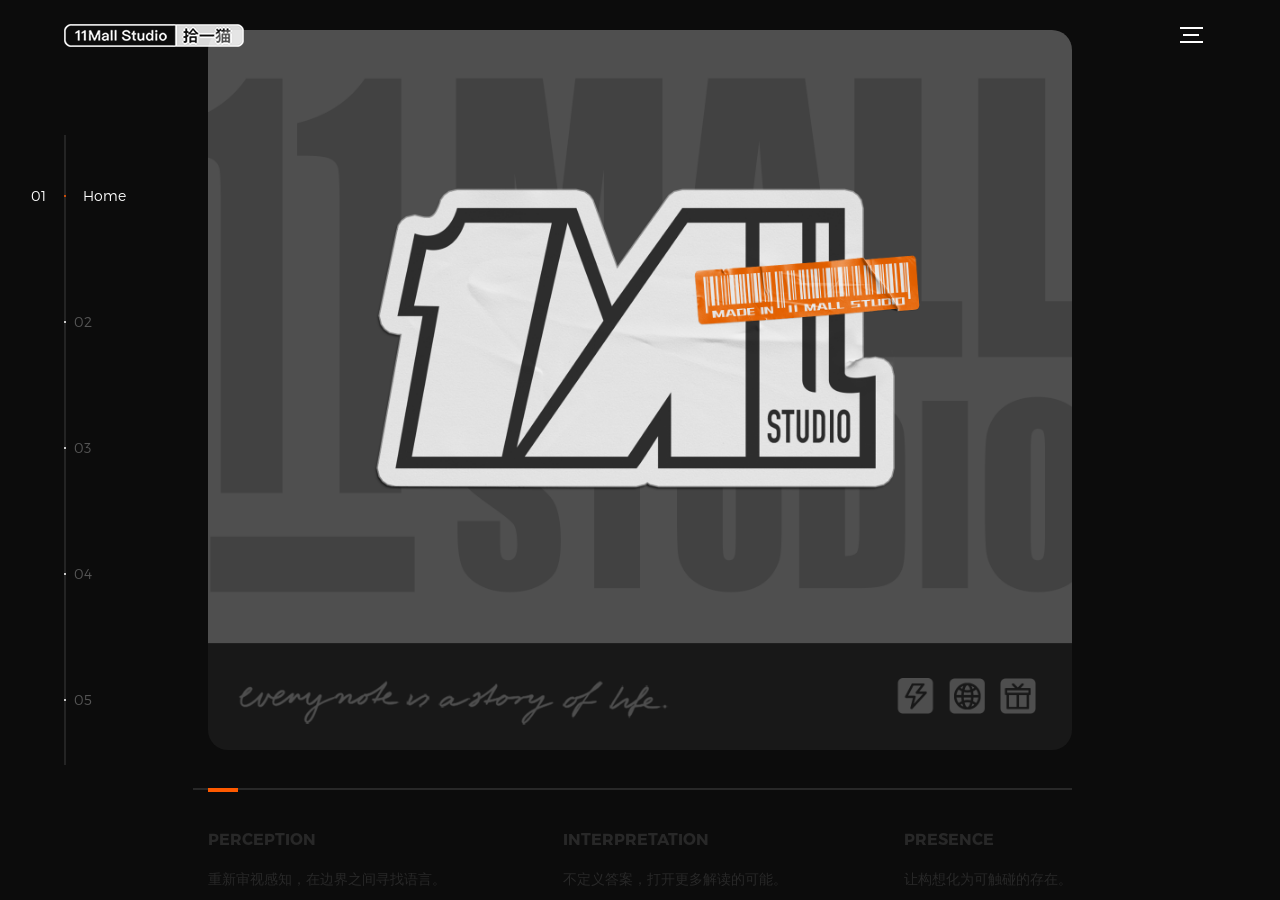
==== index.html @ 123e3b18 "Add files via upload" ====
<!DOCTYPE html>
<html lang="en">
<head>
<title>11Mall Studio · 拾一猫工作室</title>
<meta charset="utf-8">
<meta name="viewport" content="width=device-width, initial-scale=1">
<meta http-equiv="X-UA-Compatible" content="IE=edge">
<meta name="description" content="HTML5 website template">
<meta name="keywords" content="">
<meta name="author" content="">
<link rel="stylesheet" href="assets/css/main.css">
</head>
<body>

<!-- 移动端横屏提示模块 -->
<div class="device-notification">
  <a class="device-notification--logo" href="#0">
    <img src="assets/img/logo.png" alt="logo">
  </a>
  <p class="device-notification--message">11Mall Studio has so much to offer that we must request you orient your device to portrait or find a larger screen. You won't be disappointed.</p>
  <p class="device-notification--message">请切换竖屏浏览，以获得最佳体验！</p>
</div>

<div class="perspective effect-rotate-left">
  <div class="container"><div class="outer-nav--return"></div>
    <div id="viewport" class="l-viewport">
      <div class="l-wrapper">
        <!-- 页面头部：Logo + 按钮 + 移动端菜单开关 -->
        <header class="header">
          <a class="header--logo" href="#0">
            <img src="assets/img/logo.png" alt="logo">
          </a>
          <button class="header--cta cta">Custom Designed</button>
          <div class="header--nav-toggle">
            <span></span>
          </div>
        </header>

        <!-- 左侧侧边导航 -->
        <nav class="l-side-nav">
          <ul class="side-nav">
            <li class="is-active"><span>Home</span></li>
            <li><span>Works</span></li>
            <li><span>About</span></li>
            <li><span>Contact</span></li>
            <li><span>Hire us</span></li>
          </ul>
        </nav>

        <!-- 主内容区域，多页面滑动切换 -->
        <ul class="l-main-content main-content">
          <!-- ========== 首页 Home ========== -->
          <li class="l-section section section--is-active">
            <div class="intro">
              <div class="intro--banner">
                <img src="assets/img/about-us.png" alt="Welcome">
              </div>
              <div class="intro--options">
                <!-- 三栏文字链接 -->
                <a href="#0">
                  <h3>Perception</h3>
                  <p>重新审视感知，在边界之间寻找语言。</p>
                </a>
                <a href="#0">
                  <h3>Interpretation</h3>
                  <p>不定义答案，打开更多解读的可能。</p>
                </a>
                <a href="#0">
                  <h3>Presence</h3>
                  <p>让构想化为可触碰的存在。</p>
                </a>
              </div>
            </div>
          </li>

          <!-- ========== Works 作品页 ========== -->
          <li class="l-section section">
            <div class="work">
              <h2>在售商品</h2>
              <div class="work--lockup">
                <ul class="slider">
                  <li class="slider--item slider--item-left">
                    <a href="#0">
                      <div class="slider--item-image">
                        <img src="assets/img/sku/SKU-pack2.png" alt="SKU-1">
                      </div>
                      <p class="slider--item-title">【定制】迷你专辑 塑封版</p>
                      <p class="slider--item-description">质感通透，支持个性化定制，带挂孔可挂饰，轻触NFC播放歌曲。</p>
                    </a>
                  </li>
                  <li class="slider--item slider--item-center">
                    <a href="#0">
                      <div class="slider--item-image">
                        <img src="assets/img/sku/SKU-pack1.png" alt="SKU-0">
                      </div>
                      <p class="slider--item-title">【定制】迷你专辑</p>
                      <p class="slider--item-description">质感通透，支持个性化定制，带挂孔可挂饰，轻触NFC播放歌曲。</p>
                    </a>
                  </li>
                  <li class="slider--item slider--item-right">
                    <a href="#0">
                      <div class="slider--item-image">
                        <img src="assets/img/sku/SKU-stgj1.png" alt="SKU-2">
                      </div>
                      <p class="slider--item-title">【IU】迷你专辑 塑封版</p>
                      <p class="slider--item-description">经典1:1复刻，塑封包装亦可收藏送礼，内置NFC可轻触播放歌曲。</p>
                    </a>
                  </li>
                </ul>
                <div class="slider--prev">
                  <svg version="1.1" id="Layer_1" xmlns="http://www.w3.org/2000/svg" xmlns:xlink="http://www.w3.org/1999/xlink" x="0px" y="0px"
                  viewBox="0 0 150 118" style="enable-background:new 0 0 150 118;" xml:space="preserve">
                  <g transform="translate(0.000000,118.000000) scale(0.100000,-0.100000)">
                    <path d="M561,1169C525,1155,10,640,3,612c-3-13,1-36,8-52c8-15,134-145,281-289C527,41,562,10,590,10c22,0,41,9,61,29
                    c55,55,49,64-163,278L296,510h575c564,0,576,0,597,20c46,43,37,109-18,137c-19,10-159,13-590,13l-565,1l182,180
                    c101,99,187,188,193,199c16,30,12,57-12,84C631,1174,595,1183,561,1169z"/>
                  </g>
                  </svg>
                </div>
                <div class="slider--next">
                  <svg version="1.1" id="Layer_1" xmlns="http://www.w3.org/2000/svg" xmlns:xlink="http://www.w3.org/1999/xlink" x="0px" y="0px" viewBox="0 0 150 118" style="enable-background:new 0 0 150 118;" xml:space="preserve">
                  <g transform="translate(0.000000,118.000000) scale(0.100000,-0.100000)">
                    <path d="M870,1167c-34-17-55-57-46-90c3-15,81-100,194-211l187-185l-565-1c-431,0-571-3-590-13c-55-28-64-94-18-137c21-20,33-20,597-20h575l-192-193C800,103,794,94,849,39c20-20,39-29,61-29c28,0,63,30,298,262c147,144,272,271,279,282c30,51,23,60-219,304C947,1180,926,1196,870,1167z"/>
                  </g>
                  </svg>
                </div>
              </div>
            </div>
          </li>

          <!-- ========== About 关于页 ========== -->
          <li class="l-section section">
            <div class="about">
              <div class="about--banner">
                <h2>页面构建中</h2>
                <a href="https://11ms.taobao.com">SHOP
                  <span>
                    <svg version="1.1" id="Layer_1" xmlns="http://www.w3.org/2000/svg" xmlns:xlink="http://www.w3.org/1999/xlink" x="0px" y="0px" viewBox="0 0 150 118" style="enable-background:new 0 0 150 118;" xml:space="preserve">
                    <g transform="translate(0.000000,118.000000) scale(0.100000,-0.100000)">
                      <path d="M870,1167c-34-17-55-57-46-90c3-15,81-100,194-211l187-185l-565-1c-431,0-571-3-590-13c-55-28-64-94-18-137c21-20,33-20,597-20h575l-192-193C800,103,794,94,849,39c20-20,39-29,61-29c28,0,63,30,298,262c147,144,272,271,279,282c30,51,23,60-219,304C947,1180,926,1196,870,1167z"/>
                    </g>
                    </svg>
                  </span>
                </a>
                <img src="assets/img/about-visual.png" alt="About Us">
              </div>
              <div class="about--options">
                <a href="#0">
                  <h3>SKU 1</h3>
                </a>
                <a href="#0">
                  <h3>SKU 2</h3>
                </a>
                <a href="#0">
                  <h3>SKU 3</h3>
                </a>
              </div>
            </div>
          </li>

          <!-- ========== Contact 联系页 ========== -->
          <li class="l-section section">
            <div class="contact">
              <div class="contact--lockup">
                <div class="modal">
                  <div class="modal--information">
                    <p>淘宝：拾一猫来了</p>
                    <a href="">公众号：拾一猫来了</a>
                    <a href="mailto:service@11mallstudio.com">service@11mallstudio.com</a>
                  </div>
                  <ul class="modal--options">
					<li><a href="https://11ms.taobao.com">Taobao</a></li>
					<li><a href="#0">Wechat</a></li>
                    <li><a href="mailto:service@11mallstudio.com">Contact us</a></li>
                  </ul>
                </div>
              </div>
            </div>
          </li>

          <!-- ========== Hire us 委托表单页 ========== -->
          <li class="l-section section">
            <div class="hire">
              <h2>COMING SOON</h2>
				<h2>页面构建中... 敬请期待...</h2>
              <!-- checkout formspree.io for easy form setup >
              <form class="work-request">
                <div class="work-request--options">
                  <span class="options-a">
                    <input id="opt-1" type="checkbox" value="app design">
                    <label for="opt-1">
                      <svg version="1.1" id="Layer_1" xmlns="http://www.w3.org/2000/svg" xmlns:xlink="http://www.w3.org/1999/xlink" x="0px" y="0px"
                      viewBox="0 0 150 111" style="enable-background:new 0 0 150 111;" xml:space="preserve">
                      <g transform="translate(0.000000,111.000000) scale(0.100000,-0.100000)">
                        <path d="M950,705L555,310L360,505C253,612,160,700,155,700c-6,0-44-34-85-75l-75-75l278-278L550-5l475,475c261,261,475,480,475,485c0,13-132,145-145,145C1349,1100,1167,922,950,705z"/>
                      </g>
                      </svg>
                      App Design
                    </label>
                    <input id="opt-2" type="checkbox" value="graphic design">
                    <label for="opt-2">
                      <svg version="1.1" id="Layer_1" xmlns="http://www.w3.org/2000/svg" xmlns:xlink="http://www.w3.org/1999/xlink" x="0px" y="0px"
                      viewBox="0 0 150 111" style="enable-background:new 0 0 150 111;" xml:space="preserve">
                      <g transform="translate(0.000000,111.000000) scale(0.100000,-0.100000)">
                        <path d="M950,705L555,310L360,505C253,612,160,700,155,700c-6,0-44-34-85-75l-75-75l278-278L550-5l475,475c261,261,475,480,475,485c0,13-132,145-145,145C1349,1100,1167,922,950,705z"/>
                      </g>
                      </svg>
                      Graphic Design
                    </label>
                    <input id="opt-3" type="checkbox" value="motion design">
                    <label for="opt-3">
                      <svg version="1.1" id="Layer_1" xmlns="http://www.w3.org/2000/svg" xmlns:xlink="http://www.w3.org/1999/xlink" x="0px" y="0px"
                      viewBox="0 0 150 111" style="enable-background:new 0 0 150 111;" xml:space="preserve">
                      <g transform="translate(0.000000,111.000000) scale(0.100000,-0.100000)">
                        <path d="M950,705L555,310L360,505C253,612,160,700,155,700c-6,0-44-34-85-75l-75-75l278-278L550-5l475,475c261,261,480,480,475,485c0,13-132,145-145,145C1349,1100,1167,922,950,705z"/>
                      </g>
                      </svg>
                      Motion Design
                    </label>
                  </span>
                  <span class="options-b">
                    <input id="opt-4" type="checkbox" value="ux design">
                    <label for="opt-4">
                      <svg version="1.1" id="Layer_1" xmlns="http://www.w3.org/2000/svg" xmlns:xlink="http://www.w3.org/1999/xlink" x="0px" y="0px"
                      viewBox="0 0 150 111" style="enable-background:new 0 0 150 111;" xml:space="preserve">
                      <g transform="translate(0.000000,111.000000) scale(0.100000,-0.100000)">
                        <path d="M950,705L555,310L360,505C253,612,160,700,155,700c-6,0-44-34-85-75l-75-75l278-278L550-5l475,475c261,261,475,480,475,485c0,13-132,145-145,145C1349,1100,1167,922,950,705z"/>
                      </g>
                      </svg>
                      UX Design
                    </label>
                    <input id="opt-5" type="checkbox" value="webdesign">
                    <label for="opt-5">
                      <svg version="1.1" id="Layer_1" xmlns="http://www.w3.org/2000/svg" xmlns:xlink="http://www.w3.org/1999/xlink" x="0px" y="0px"
                      viewBox="0 0 150 111" style="enable-background:new 0 0 150 111;" xml:space="preserve">
                      <g transform="translate(0.000000,111.000000) scale(0.100000,-0.100000)">
                        <path d="M950,705L555,310L360,505C253,612,160,700,155,700c-6,0-44-34-85-75l-75-75l278-278L550-5l475,475c261,261,475,480,475,485c0,13-132,145-145,145C1349,1100,1167,922,950,705z"/>
                      </g>
                      </svg>
                      Webdesign
                    </label>
                    <input id="opt-6" type="checkbox" value="marketing">
                    <label for="opt-6">
                      <svg version="1.1" id="Layer_1" xmlns="http://www.w3.org/2000/svg" xmlns:xlink="http://www.w3.org/1999/xlink" x="0px" y="0px"
                      viewBox="0 0 150 111" style="enable-background:new 0 0 150 111;" xml:space="preserve">
                      <g transform="translate(0.000000,111.000000) scale(0.100000,-0.100000)">
                        <path d="M950,705L555,310L360,505C253,612,160,700,155,700c-6,0-44-34-85-75l-75-75l278-278L550-5l475,475c261,261,475,480,475,485c0,13-132,145-145,145C1349,1100,1167,922,950,705z"/>
                      </g>
                      </svg>
                      Marketing
                    </label>
                  </span>
                </div>
                <div class="work-request--information">
                  <div class="information-name">
                    <input id="name" type="text" spellcheck="false">
                    <label for="name">Name</label>
                  </div>
                  <div class="information-email">
                    <input id="email" type="email" spellcheck="false">
                    <label for="email">Email</label>
                  </div>
                </div >
                <input type="submit" value="Send Request" -->
              </form>
            </div>
          </li>
        </ul>
      </div>
    </div>
  </div>
  <!-- 底部外侧导航 -->
  <ul class="outer-nav">
    <li class="is-active">Home</li>
    <li>Works</li>
    <li>About</li>
    <li>Contact</li>
    <li>Hire us</li>
  </ul>
</div>

<!-- JS脚本 -->
<script src="assets/js/vendor/jquery-2.2.4.min.js"></script>
<script>window.jQuery || document.write('<script src="assets/js/vendor/jquery-2.2.4.min.js"><\/script>')</script>
<script src="assets/js/functions-min.js"></script>
</body>
</html>
---- assets/css/main.css ----
/* =============================================
   字体引入：Montserrat 字重 900/700/400/300
   ============================================= */
@font-face {
    font-family: 'Montserrat';
    src: url("fonts/Montserrat-Black.eot");
    src: local("☺"),
        url("fonts/Montserrat-Black.woff") format("woff"),
        url("fonts/Montserrat-Black.ttf") format("truetype"),
        url("fonts/Montserrat-Black.svg") format("svg");
    font-weight: 900;
    font-style: normal;
}
@font-face {
    font-family: 'Montserrat';
    src: url("fonts/Montserrat-Bold.eot");
    src: local("☺"),
        url("fonts/Montserrat-Bold.woff") format("woff"),
        url("fonts/Montserrat-Bold.ttf") format("truetype"),
        url("fonts/Montserrat-Bold.svg") format("svg");
    font-weight: 700;
    font-style: normal;
}
@font-face {
    font-family: 'Montserrat';
    src: url("fonts/Montserrat-Regular.eot");
    src: local("☺"),
        url("fonts/Montserrat-Regular.woff") format("woff"),
        url("fonts/Montserrat-Regular.ttf") format("truetype"),
        url("fonts/Montserrat-Regular.svg") format("svg");
    font-weight: 400;
    font-style: normal;
}
@font-face {
    font-family: 'Montserrat';
    src: url("fonts/Montserrat-Light.eot");
    src: local("☺"),
        url("fonts/Montserrat-Light.woff") format("woff"),
        url("fonts/Montserrat-Light.ttf") format("truetype"),
        url("fonts/Montserrat-Light.svg") format("svg");
    font-weight: 300;
    font-style: normal;
}

/* =============================================
   normalize.css v3.0.2 基础重置（保留原版，保证兼容性）
   ============================================= */
html {
    font-family: sans-serif;
    -ms-text-size-adjust: 100%;
    -webkit-text-size-adjust: 100%;
}
body {
    margin: 0;
}
article, aside, details, figcaption, figure, footer, header, hgroup, main, menu, nav, section, summary {
    display: block;
}
audio, canvas, progress, video {
    display: inline-block;
    vertical-align: baseline;
}
audio:not([controls]) {
    display: none;
    height: 0;
}
[hidden], template {
    display: none;
}
a {
    background-color: transparent;
}
a:active, a:hover {
    outline: 0;
}
abbr[title] {
    border-bottom: 1px dotted;
}
b, strong {
    font-weight: bold;
}
dfn {
    font-style: italic;
}
h1 {
    font-size: 2em;
    margin: 0.67em 0;
}
mark {
    background: #ff0;
    color: #000;
}
small {
    font-size: 80%;
}
sub, sup {
    font-size: 75%;
    line-height: 0;
    position: relative;
    vertical-align: baseline;
}
sup {
    top: -0.5em;
}
sub {
    bottom: -0.25em;
}
img {
    border: 0;
}
svg:not(:root) {
    overflow: hidden;
}
figure {
    margin: 1em 40px;
}
hr {
    box-sizing: content-box;
    height: 0;
}
pre {
    overflow: auto;
}
code, kbd, pre, samp {
    font-family: monospace, monospace;
    font-size: 1em;
}
button, input, optgroup, select, textarea {
    color: inherit;
    font: inherit;
    margin: 0;
}
button {
    overflow: visible;
}
button, select {
    text-transform: none;
}
button, html input[type="button"], input[type="reset"], input[type="submit"] {
    -webkit-appearance: button;
    cursor: pointer;
}
button[disabled], html input[disabled] {
    cursor: default;
}
button::-moz-focus-inner, input::-moz-focus-inner {
    border: 0;
    padding: 0;
}
input {
    line-height: normal;
}
input[type="checkbox"], input[type="radio"] {
    box-sizing: border-box;
    padding: 0;
}
input[type="number"]::-webkit-inner-spin-button, input[type="number"]::-webkit-outer-spin-button {
    height: auto;
}
input[type="search"] {
    -webkit-appearance: textfield;
    box-sizing: content-box;
}
input[type="search"]::-webkit-search-cancel-button, input[type="search"]::-webkit-search-decoration {
    -webkit-appearance: none;
}
fieldset {
    border: 1px solid #c0c0c0;
    margin: 0 2px;
    padding: 0.35em 0.625em 0.75em;
}
legend {
    border: 0;
    padding: 0;
}
textarea {
    overflow: auto;
}
optgroup {
    font-weight: bold;
}
table {
    border-collapse: collapse;
    border-spacing: 0;
}
td, th {
    padding: 0;
}

/* 选中文字样式 */
::-moz-selection {
    background: #FFF498;
}
::selection {
    background: #FFF498;
}
img::-moz-selection {
    background: transparent;
}
img::selection {
    background: transparent;
}
body {
    -webkit-tap-highlight-color: #FFF498;
}

/* =============================================
   全局基础样式
   ============================================= */
body {
    background-color: #0c0c0c;
    font-size: 14px;
    line-height: 1.6;
    font-family: "Montserrat", sans-serif;
    color: #fff;
    -webkit-font-smoothing: antialiased;
    -webkit-text-size-adjust: 100%;
}

/* 主视口容器 */
.l-viewport {
    position: relative;
    width: 100%;
    height: 100vh;
    box-shadow: 0 0 45px 5px rgba(0, 0, 0, 0.85);
    overflow: hidden;
}
.l-wrapper {
    position: relative;
    width: 1440px;
    max-width: 90%;
    height: 100%;
    margin: 0 auto;
}

/* 左侧侧边导航栏 */
.l-side-nav {
    position: absolute;
    left: 0;
    display: flex;
    height: 100%;
    align-items: center;
}
.l-side-nav::before {
    content: "";
    position: absolute;
    top: 50%;
    left: 0;
    transform: translateY(-50%);
    width: 2px;
    height: 70%;
    max-height: 750px;
    background-color: #555;
    opacity: .35;
    z-index: 10;
}
@media (max-width: 1180px) {
    .l-side-nav {
        display: none;
    }
}

/* 主内容区域，各个section的容器 */
.l-main-content {
    position: relative;
    width: 100%;
    height: 100%;
    margin: 0;
    padding: 0;
    list-style: none;
}
.l-section {
    position: absolute;
    width: 100%;
    height: 100%;
}

/* 小尺寸设备提示弹窗 */
.device-notification {
    display: none;
    position: fixed;
    top: 0;
    left: 0;
    width: 100%;
    height: 100%;
    flex-direction: column;
    align-items: center;
    justify-content: center;
    background-color: #0c0c0c;
    z-index: 12;
}
.device-notification--logo {
    display: flex;
    align-items: center;
    text-decoration: none;
    color: #fff;
}
.device-notification--logo p {
    margin: 0 0 0 10px;
    font-size: 16px;
    font-weight: 700;
    text-transform: uppercase;
}
.device-notification--message {
    width: 70%;
    margin: 30px 0 0 0;
    font-weight: 700;
    text-align: center;
}
@media (max-width: 767px) and (min-width: 601px) and (max-height: 680px) {
    .device-notification {
        display: flex;
    }
}
@media (max-width: 600px) and (min-width: 480px) and (max-height: 580px) {
    .device-notification {
        display: flex;
    }
}
@media (max-width: 736px) and (min-width: 360px) and (orientation: landscape) {
    .device-notification {
        display: flex;
    }
}
@media(max-width: 359px) {
    .device-notification {
        display: flex;
    }
}

/* 页面切换动画：section 显隐、上下位移 */
.section {
    opacity: 0;
    visibility: hidden;
    transition: opacity .4s ease-in-out, visibility 0s .4s;
}
.section--is-active {
    opacity: 1;
    visibility: visible;
    z-index: 1;
    transition: opacity .4s ease-in-out .4s;
}
.section--next {
    transform: translateY(-45px);
    transition: transform .4s ease-in-out;
}
.section--prev {
    transform: translateY(45px);
    transition: transform .4s ease-in-out;
}

/* =============================================
   顶部 Header 头部（logo + 汉堡菜单 + 按钮）
   ============================================= */
.header {
    position: absolute;
    top: 0;
    left: 0;
    display: flex;
    width: 100%;
    height: 70px;
    align-items: center;
    justify-content: space-between;
    z-index: 10;
}
.header--logo {
    display: flex;
    align-items: center;
    text-decoration: none;
    color: #fff;
}
.header--logo p {
    margin: 0 0 0 10px;
    font-size: 16px;
    font-weight: 700;
    text-transform: uppercase;
}
.header--nav-toggle {
    display: flex;
    width: 50px;
    height: 50px;
    flex-direction: column;
    align-items: center;
    justify-content: center;
    cursor: pointer;
}
.header--nav-toggle span,
.header--nav-toggle::before,
.header--nav-toggle::after {
    content: "";
    position: relative;
    width: 16px;
    height: 2px;
    background-color: #fff;
}
.header--nav-toggle::before {
    bottom: 5px;
    width: 23px;
}
.header--nav-toggle::after {
    top: 5px;
    width: 23px;
}
.header--cta {
    position: absolute;
    top: 50%;
    left: 50%;
    transform: translate(-50%, -50%);
    padding: 0 20px;
    line-height: 30px;
    text-decoration: none;
    color: #fff;
    font-weight: 700;
    text-transform: uppercase;
    background-color: #ff5a00;
    border: none;
	border-radius: 20px;
    opacity: 0;
    visibility: hidden;
    transition: opacity .4s ease-in-out, visibility 0s .4s;
}
.header--cta:focus {
    outline: none;
}
.header--cta.is-active {
    opacity: 1;
    visibility: visible;
    transition: opacity .4s ease-in-out .4s;
}
@media (max-width: 767px) {
    .header--cta {
        display: none;
    }
}

/* 侧边导航序号列表 */
.side-nav {
    position: relative;
    display: flex;
    width: 100px;
    height: 70%;
    max-height: 750px;
    flex-direction: column;
    justify-content: space-around;
    margin: 0;
    padding: 0;
    list-style-position: inside;
    z-index: 10;
}
.side-nav>li {
    position: relative;
    top: -5px;
    color: #fff;
    font-size: 6px;
    cursor: pointer;
}
.side-nav>li span {
    position: relative;
    top: 3px;
    left: 10px;
    color: #fff;
    font-size: 14px;
    font-weight: 300;
    opacity: 0;
    visibility: hidden;
}
.side-nav>li::before {
    position: absolute;
    top: 3px;
    left: 10px;
    color: #555;
    font-size: 14px;
    font-weight: 300;
}
.side-nav li:nth-child(1)::before { content: "01"; }
.side-nav li:nth-child(2)::before { content: "02"; }
.side-nav li:nth-child(3)::before { content: "03"; }
.side-nav li:nth-child(4)::before { content: "04"; }
.side-nav li:nth-child(5)::before { content: "05"; }
.side-nav li.is-active {
    color: #ff5a00;
    transition: color .4s ease-in-out;
}
.side-nav li.is-active span {
    opacity: 1;
    visibility: visible;
    transition: opacity .4s ease-in-out;
}
.side-nav li.is-active::before {
    left: -33px;
    color: #fff;
}

/* =============================================
   首页 Intro 模块（Home页面）【这里是改动重点】
   ============================================= */
.intro {
    position: relative;
    display: flex;
    width: 900px;
    max-width: 75%;
    height: 100%;
    flex-direction: column;
    justify-content: center;
    margin: 0 auto;
}
@media (max-width: 1180px) {
    .intro {
        max-width: 100%;
    }
}
.intro--banner {
    position: relative;
    height: 800px;
}
.intro--banner::before {
    content: "";
    position: absolute;
    bottom: 20px;
    left: -15px;
    right: 0;
    height: 2px;
    background-color: #282828;
}
.intro--banner::after {
    content: "";
    position: absolute;
    bottom: 18px;
    left: 0;
    width: 30px;
    height: 4px;
    background-color: #ff5a00;
}
.intro--banner h1 {
    position: relative;
    font-size: 68px;
    font-weight: 900;
    line-height: 1;
    z-index: 1;
}
.intro--banner button {
    position: relative;
    padding: 5px 17px 5px 12px;
    font-weight: 700;
    text-transform: uppercase;
    background-color: transparent;
    border: none;
}
.intro--banner button .btn-background {
    position: absolute;
    top: 0;
    left: 23px;
    right: 0;
    height: 100%;
    background-color: #ff5a00;
    z-index: -1;
    transition: left .2s ease-in-out;
}
.intro--banner button:hover .btn-background {
    left: 0;
}
.intro--banner button:focus {
    outline: none;
}
.intro--banner button svg {
    position: relative;
    left: 5px;
    width: 15px;
    fill: #fff;
}
.intro--banner img {
  position: absolute;
  bottom: 60px;
  left: 50%;
  transform: translateX(-50%);
  width: 100%;
  height: auto;
  border-radius: 20px;
}

.intro--options {
    display: flex;
    justify-content: space-between;
    margin: 0;
    padding: 0;
    list-style: none;
}
.intro--options>a {
    max-width: 250px;
    text-decoration: none;
    color: #282828;
    transition: color .2s ease-in-out;
}
.intro--options>a:hover {
    color: #fff;
}
.intro--options h3 {
    font-size: 16px;
    text-transform: uppercase;
}
.intro--options p {
    margin-bottom: 0;
}
@media (max-width: 900px) {
    .intro--banner { height: 650px; }
    .intro--banner h1 { font-size: 55px; }
    .intro--options>a { margin-right: 30px; }
    .intro--options>a:last-child { margin-right: 0; }
}
@media (max-width: 767px) {
    .intro--banner { height: 600px; }
    .intro--banner h1 { font-size: 44px; }
    .intro--options { display: block; }
    .intro--options>a { display: block; max-width: 100%; margin: 0 0 30px 0; }
    .intro--options>a:last-child { margin-bottom: 0; }
}
@media (max-width: 600px) {
    .intro--banner { height: 500px; }
    .intro--banner h1 { font-size: 55px; }
}
@media (max-width: 600px) and (max-height: 750px) {
    .intro--banner { height: auto; }
    .intro--banner::before, .intro--banner::after { display: none; }
    .intro--banner h1 { margin-top: 0; }
    .intro--options { display: none; }
}

/* =============================================
   Work 作品轮播模块
   ============================================= */
.work {
    position: relative;
    display: flex;
    width: 960px;
    max-width: 80%;
    height: 100%;
    flex-direction: column;
    justify-content: center;
    margin: 0 auto;
}
@media (max-width: 1180px) {
    .work {
        max-width: 100%;
    }
}
.work h2 {
    margin: 0 0 20px 0;
    font-size: 30px;
    text-align: center;
}
.work--lockup {
    position: relative;
}
.work--lockup .slider {
    position: relative;
    display: flex;
    width: 80%;
    margin: 0 auto;
    padding: 0;
    list-style: none;
}
.work--lockup .slider--item {
    position: absolute;
    display: none;
    text-align: center;
}
.work--lockup .slider--item a {
    text-decoration: none;
    color: #858585;
}
.work--lockup .slider--item-title {
    margin-top: 10px;
    font-size: 12px;
    font-weight: 700;
    text-transform: uppercase;
}
.work--lockup .slider--item-description {
    display: none;
    max-width: 250px;
    margin: 0 auto;
}
.work--lockup .slider--item-image {
    width: 150px;
    height: auto;
    margin: 0 auto;
    overflow: visible;
}
.work--lockup .slider--item-image img {
    width: 100%;
    height: auto;
    object-fit: unset;
}
.work--lockup .slider--item-left {
    top: 50%;
    left: 0;
    transform: translateY(-50%);
    display: block;
}
.work--lockup .slider--item-right {
    top: 50%;
    right: 0;
    transform: translateY(-50%);
    display: block;
}
.work--lockup .slider--item-center {
    position: relative;
    top: 30px;
    left: 50%;
    transform: translateX(-50%);
    display: block;
}
.work--lockup .slider--item-center a {
    color: #fff;
}
.work--lockup .slider--item-center .slider--item-title {
    margin-top: 25px;
    font-size: 16px;
}
.work--lockup .slider--item-center .slider--item-description {
    display: block;
}
.work--lockup .slider--item-center .slider--item-image {
    width: 300px;
    height: auto;
}
.work--lockup .slider--next,
.work--lockup .slider--prev {
    position: absolute;
    top: 50%;
    transform: translateY(-50%);
    display: flex;
    width: 50px;
    height: 50px;
    align-items: center;
    justify-content: center;
    background-color: #282828;
    border-radius: 50%;
    cursor: pointer;
}
.work--lockup .slider--next svg,
.work--lockup .slider--prev svg {
    width: 20px;
    fill: #fff;
}
.work--lockup .slider--next {
    right: 0;
}
.work--lockup .slider--prev {
    left: 0;
}
@media (max-width: 900px) {
    .work--lockup .slider--item-image { width: 120px; height: auto; }
    .work--lockup .slider--item-center .slider--item-image { width: 240px; height: auto; }
    /* 移动端箭头同样保持居中，删掉固定top */
    .work--lockup .slider--next, .work--lockup .slider--prev {
        top: 50%;
        transform: translateY(-50%);
    }
}
@media (max-width: 767px) {
    .work--lockup .slider { width: 75%; }
    .work--lockup .slider--item-image { width: 90px; height: auto; }
    .work--lockup .slider--item-center .slider--item-image { width: 190px; height: auto; }
    /* 移动端箭头同样保持居中 */
    .work--lockup .slider--next, .work--lockup .slider--prev {
        top: 50%;
        transform: translateY(-50%);
    }
}
@media (max-width: 600px) {
    .work--lockup .slider { width: auto; }
    .work--lockup .slider--item-left, .work--lockup .slider--item-right { display: none; }
}

/* =============================================
   About 关于我们模块
   ============================================= */
.about {
    position: relative;
    display: flex;
    width: 900px;
    max-width: 75%;
    height: 100%;
    flex-direction: column;
    justify-content: center;
    margin: 0 auto;
}
@media (max-width: 1180px) {
    .about {
        max-width: 100%;
    }
}
.about--banner {
    position: relative;
    height: 475px;
}
.about--banner::before {
    content: "";
    position: absolute;
    top: 20px;
    left: 200px;
    transform: rotate(-25deg);
    border: 5px solid #ff5a00;
    border-right-color: transparent;
    border-bottom-color: transparent;
}
.about--banner::after {
    content: "";
    position: absolute;
    top: 75px;
    left: 400px;
    transform: rotate(45deg);
    width: 10px;
    height: 10px;
    background-color: #ff5a00;
}
.about--banner h2 {
    position: relative;
    margin-top: 35px;
    font-size: 68px;
    font-weight: 900;
    line-height: 1;
    z-index: 1;
}
.about--banner h2::before {
    content: "";
    position: absolute;
    top: 60px;
    left: 268px;
    width: 30px;
    height: 30px;
    background-color: #ff5a00;
    border-radius: 50%;
}
.about--banner h2::after {
    content: "";
    position: absolute;
    top: 255px;
    left: 255px;
    width: 10px;
    height: 10px;
    background-color: #ff5a00;
}
.about--banner a {
    padding: 5px 17px 5px 0;
    text-decoration: none;
    color: #fff;
    font-weight: 700;
    text-transform: uppercase;
    background-color: transparent;
}
.about--banner a:hover svg {
    left: 10px;
}
.about--banner a svg {
    position: relative;
    left: 5px;
    width: 15px;
    fill: #fff;
    transition: left .2s ease-in-out;
}
.about--banner img {
    position: absolute;
    bottom: -90px;
    right: -12px;
}
.about--options {
    display: flex;
    max-width: 600px;
    justify-content: space-between;
    margin: 0;
    padding: 0;
    list-style: none;
}
.about--options>a {
    position: relative;
    width: 150px;
    height: 75px;
    text-decoration: none;
    color: #fff;
    border: 6px solid #ff5a00;
	border-radius: 5px;
    background-position: center;
    background-size: cover;
    background-repeat: no-repeat;
}
.about--options>a:nth-child(1) { background-image: url("../img/about-1.jpg"); }
.about--options>a:nth-child(2) { background-image: url("../img/about-2.jpg"); }
.about--options>a:nth-child(3) { background-image: url("../img/about-3.jpg"); }
.about--options>a:hover h3 {
    bottom: -50px;
}
.about--options h3 {
    position: absolute;
    bottom: -38px;
    left: 10px;
    font-size: 16px;
    text-transform: uppercase;
    transition: bottom .2s ease-in-out, left .2s ease-in-out;
}
@media (max-width: 767px) {
    .about--banner { height: 305px; }
    .about--banner::before { top: 0; left: 125px; }
    .about--banner::after { top: 35px; left: 260px; }
    .about--banner h2 { margin-top: 10px; font-size: 44px; }
    .about--banner h2::before { top: 28px; left: 168px; }
    .about--banner h2::after { top: 163px; left: 163px; }
    .about--banner img { width: 315px; }
}

@media (max-width: 600px) {
    .about--banner { height: auto; }
    .about--banner::before { left: 155px; }
    .about--banner::after { left: 310px; }
    .about--banner h2 { margin-top: 0; font-size: 55px; }
    .about--banner h2::before { top: 43px; left: 214px; }
    .about--banner h2::after { top: 205px; left: 205px; }
    .about--banner img { display: none; }
    .about--options { display: none; }
}

/* =============================================
   Contact 联系页面
   ============================================= */
.contact {
    position: fixed;
    top: 0;
    left: 0;
    width: 100%;
    height: 100%;
    background-image: url("../img/contact-visual.png");
    background-position: center;
    background-size: cover;
    background-repeat: no-repeat;
}
.contact--lockup {
    position: relative;
    display: flex;
    width: 900px;
    max-width: 75%;
    height: 100%;
    align-items: center;
    justify-content: flex-end;
    margin: 0 auto;
}
@media (max-width: 1180px) {
    .contact--lockup {
        max-width: 90%;
    }
}
@media (max-width: 767px) {
    .contact--lockup {
        justify-content: center;
    }
}
.contact--lockup .modal {
    padding: 45px 45px;
	border-radius: 12px;
    text-align: center;
    background-color: #0c0c0c;
    box-shadow: 0 0 30px 0 rgba(0, 0, 0, 0.75);
}
.contact--lockup .modal--information p,
.contact--lockup .modal--information a {
    display: block;
    margin: 14px 0;
    text-decoration: none;
    color: #fff;
    font-weight: 700;
}
.contact--lockup .modal--information p {
    margin-top: 0;
}
.contact--lockup .modal--options {
    margin: 0;
    padding: 0;
    list-style: none;
}
.contact--lockup .modal--options>li {
    width: 130px;
    margin: 0 auto 25px auto;
	border-radius: 6px;
}
.contact--lockup .modal--options li:nth-child(1) { background-color: #ff5a00; }
.contact--lockup .modal--options li:nth-child(2) { background-color: #00c21b; }
.contact--lockup .modal--options li:nth-child(3) { margin-bottom: 0; background-color: #1769ff; text-transform: uppercase; }
.contact--lockup .modal--options a {
    display: block;
    width: 100%;
    padding: 8px 0;
    text-decoration: none;
    color: #fff;
    font-weight: 700;
}

/* =============================================
   Hire 招募/表单页面
   ============================================= */
.hire {
    position: relative;
    display: flex;
    width: 700px;
    max-width: 75%;
    height: 100%;
    flex-direction: column;
    justify-content: center;
    margin: 0 auto;
}
@media (max-width: 1180px) {
    .hire {
        max-width: 100%;
    }
}
.hire h2 {
    margin: 0 0 20px 0;
    font-size: 30px;
    text-align: center;
}
.work-request {
    display: flex;
    width: 100%;
    flex-direction: column;
    align-items: center;
    color: #fff;
}
.work-request input[type="submit"] {
    width: 400px;
    max-width: 100%;
    line-height: 50px;
    font-size: 16px;
    font-weight: 700;
    text-transform: uppercase;
    background-color: #ff5a00;
    border: none;
    border-radius: 0;
}
.work-request input[type="submit"]:focus {
    outline: none;
}
.work-request--options {
    display: flex;
    width: 100%;
    flex-direction: column;
    align-items: center;
    margin: 30px 0;
}
.work-request--options .options-a {
    display: flex;
    width: 100%;
    justify-content: space-between;
}
.work-request--options .options-b {
    display: flex;
    width: 72%;
    flex-wrap: wrap;
    justify-content: space-around;
}
.work-request--options label {
    display: block;
    width: 200px;
    margin-bottom: 30px;
    line-height: 50px;
    font-size: 16px;
    font-weight: 700;
    text-align: center;
    border: 2px solid #fff;
    cursor: pointer;
    transition: background-color .2s ease-in-out, border-color .2s ease-in-out;
}
.work-request--options label svg {
    position: relative;
    left: -5px;
    width: 0;
    fill: #fff;
    transition: width .2s ease-in-out;
}
.work-request--options input[type="checkbox"] {
    display: none;
}
.work-request--options input[type="checkbox"]:checked+label {
    background-color: #ff5a00;
    border-color: #ff5a00;
}
.work-request--options input[type="checkbox"]:checked+label svg {
    width: 15px;
}
.work-request--information {
    display: flex;
    width: 100%;
    justify-content: space-between;
    margin-bottom: 60px;
}
.work-request--information .information-name,
.work-request--information .information-email {
    position: relative;
    width: 45%;
    height: 50px;
    font-size: 30px;
    font-weight: 300;
}
.work-request--information input[type="text"],
.work-request--information input[type="email"] {
    width: 100%;
    padding: 0 0 5px 0;
    background-color: transparent;
    border: none;
    border-bottom: 1px solid #fff;
    border-radius: 0;
}
.work-request--information input[type="text"]:focus,
.work-request--information input[type="email"]:focus {
    outline: none;
    background-color: #0c0c0c;
}
.work-request--information label {
    position: absolute;
    top: 0;
    left: 0;
    pointer-events: none;
    transition: top .2s ease-in-out, font-size .2s ease-in-out;
}
.work-request--information input:focus+label,
.work-request--information input.has-value+label {
    top: -15px;
    font-size: 14px;
}
@media (max-width: 767px) {
    .work-request--options {
        flex-direction: row;
        justify-content: space-around;
    }
    .work-request--options .options-a,
    .work-request--options .options-b {
        display: block;
        width: auto;
    }
}
@media (max-width: 600px) {
    .work-request--options { margin: 20px 0; }
}
@media (max-width: 600px) and (max-width: 415px) {
    .work-request--options { justify-content: space-between; }
}
@media (max-width: 600px) {
    .work-request--options label { width: 150px; margin-bottom: 15px; font-size:14px; }
    .work-request--options input[type="checkbox"]:checked+label svg { width:12px; }
    .work-request--information { margin-bottom:30px; }
    .work-request--information .information-name,.work-request--information .information-email { height:40px; font-size:24px; }
}

/* =============================================
   3D 翻转透视动画模块（页面切换特效）
   ============================================= */
.perspective {
    position: relative;
    width: 100%;
    height: 100%;
    overflow: hidden;
}
.perspective--modalview {
    position: fixed;
    perspective: 1500px;
}
.container {
    position: relative;
    transform: translateZ(0) translateX(0) rotateY(0deg);
    min-height: 100%;
    outline: 30px solid #ff5a00;
    transition: transform .4s;
}
.modalview .container {
    position: absolute;
    width: 100%;
    height: 100%;
    overflow: hidden;
    backface-visibility: hidden;
}
.effect-rotate-left .container {
    transform-origin: 0% 50%;
    transition: transform .4s;
}
.effect-rotate-left--animate .container {
    transform: translateZ(-1800px) translateX(-50%) rotateY(45deg);
    outline: 30px solid #ff5a00;
}
.outer-nav {
    position: absolute;
    top: 50%;
    left: 55%;
    transform: translateY(-50%);
    transform-style: preserve-3d;
    margin: 0;
    padding: 0;
    list-style: none;
    text-align: center;
    visibility: hidden;
    transition: visibility 0s .2s;
}
.outer-nav.is-vis {
    visibility: visible;
}
.outer-nav--return {
    position: absolute;
    top: 0;
    left: 0;
    width: 100%;
    height: 100%;
    display: none;
    cursor: pointer;
    z-index: 11;
}
.outer-nav--return.is-vis {
    display: block;
}
.outer-nav>li {
    transform-style: preserve-3d;
    transform: translateX(350px) translateZ(-1000px);
    font-size: 55px;
    font-weight: 900;
    opacity: 0;
    cursor: pointer;
    transition: opacity .2s, transform .2s;
}
.outer-nav>li.is-vis {
    transform: translateX(0) translateZ(0);
    opacity: 1;
    transition: opacity .4s, transform .4s;
}
.outer-nav>li::before {
    content: "";
    position: absolute;
    top: 50%;
    left: 50%;
    transform: translate(-50%, -25%);
    width: 110%;
    height: 15px;
    opacity: 0;
    background-color: #ff5a00;
}
.outer-nav>li.is-active::before {
    opacity: 1;
}
@media (max-width: 767px) {
    .outer-nav>li { font-size: 44px; }
}
@media (max-width: 600px) {
    .outer-nav>li { font-size: 34px; }
}
/* 导航依次延迟弹出 */
.outer-nav li.is-vis:nth-child(2) { transition-delay: .04s; }
.outer-nav li.is-vis:nth-child(3) { transition-delay: .08s; }
.outer-nav li.is-vis:nth-child(4) { transition-delay: .12s; }
.outer-nav li.is-vis:nth-child(5) { transition-delay: .16s; }

/* 底部隐藏版权链接，原样保留 */
.tlinks {
    text-indent: -9999px;
    height: 0;
    line-height: 0;
    font-size: 0;
    overflow: hidden;
}
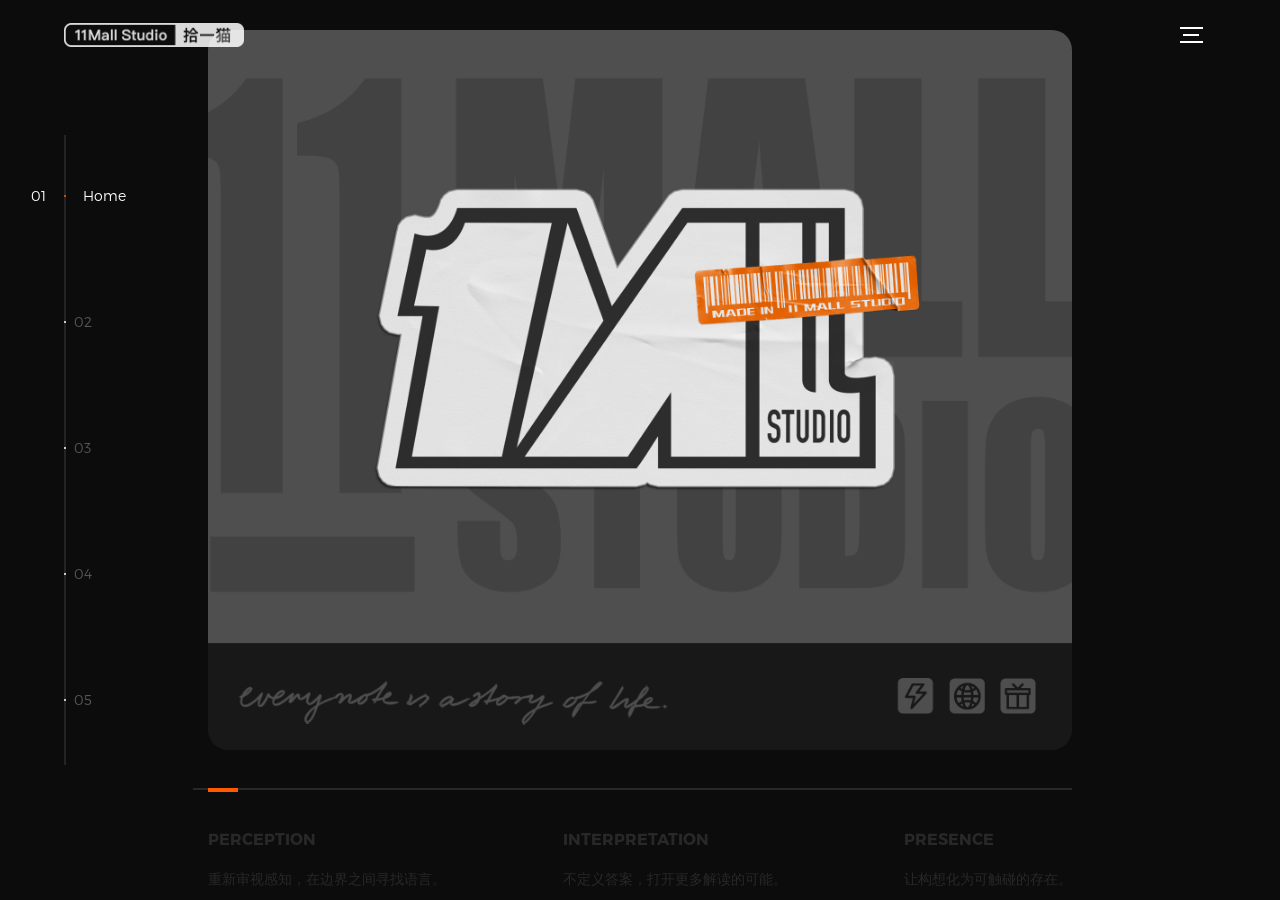
==== commit 86f7ae52: "update" ====
--- a/index.html
+++ b/index.html
@@ -1,5 +1,5 @@
 <!DOCTYPE html>
-<html lang="en">
+<html lang="zh-CN">
 <head>
 <title>11Mall Studio · 拾一猫工作室</title>
 <meta charset="utf-8">
@@ -103,7 +103,7 @@
                         <img src="assets/img/sku/SKU-stgj1.png" alt="SKU-2">
                       </div>
                       <p class="slider--item-title">【IU】迷你专辑 塑封版</p>
-                      <p class="slider--item-description">经典1:1复刻，塑封包装亦可收藏送礼，内置NFC可轻触播放歌曲。</p>
+                      <p class="slider--item-description">1:1复刻经典，塑封包装亦可收藏送礼，内置NFC可轻触播放歌曲。</p>
                     </a>
                   </li>
                 </ul>
--- a/assets/css/main.css
+++ b/assets/css/main.css
@@ -295,11 +295,9 @@
     text-decoration: none;
     color: #fff;
 }
-.device-notification--logo p {
-    margin: 0 0 0 10px;
-    font-size: 16px;
-    font-weight: 700;
-    text-transform: uppercase;
+.device-notification--logo img {
+	width: 180px;
+	height: auto;
 }
 .device-notification--message {
     width: 70%;
@@ -307,17 +305,19 @@
     font-weight: 700;
     text-align: center;
 }
+/* 横屏：触发限制弹窗 */
+@media (min-width: 360px) and (max-width: 999px) and (orientation: landscape) {
+    .device-notification {
+        display: flex;
+    }
+}
+/* 竖屏：窄且矮的设备 */
 @media (max-width: 767px) and (min-width: 601px) and (max-height: 680px) {
     .device-notification {
         display: flex;
     }
 }
 @media (max-width: 600px) and (min-width: 480px) and (max-height: 580px) {
-    .device-notification {
-        display: flex;
-    }
-}
-@media (max-width: 736px) and (min-width: 360px) and (orientation: landscape) {
     .device-notification {
         display: flex;
     }
@@ -368,12 +368,12 @@
     align-items: center;
     text-decoration: none;
     color: #fff;
-}
-.header--logo p {
-    margin: 0 0 0 10px;
-    font-size: 16px;
-    font-weight: 700;
-    text-transform: uppercase;
+	width: 180px;
+	height: auto;
+}
+.header--logo img {
+	width: 180px;
+	height: auto;
 }
 .header--nav-toggle {
     display: flex;
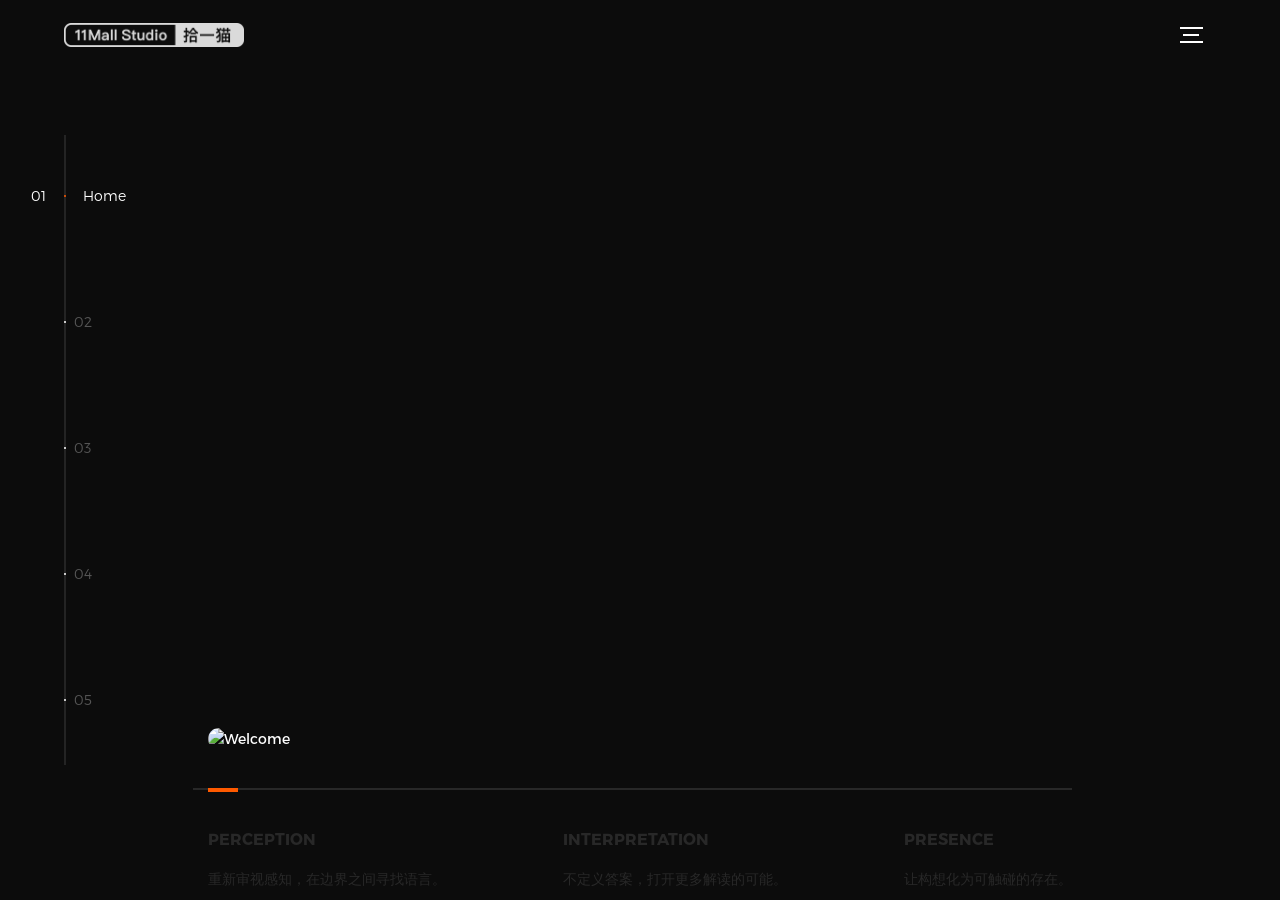
==== commit 5677cd2d: "update" ====
--- a/index.html
+++ b/index.html
@@ -53,7 +53,7 @@
           <li class="l-section section section--is-active">
             <div class="intro">
               <div class="intro--banner">
-                <img src="assets/img/about-us.png" alt="Welcome">
+                <img src="https://cdn.jsdelivr.net/gh/11MallStudio/X@main/assets/img/about-us.png" alt="Welcome">
               </div>
               <div class="intro--options">
                 <!-- 三栏文字链接 -->
@@ -82,7 +82,7 @@
                   <li class="slider--item slider--item-left">
                     <a href="#0">
                       <div class="slider--item-image">
-                        <img src="assets/img/sku/SKU-pack2.png" alt="SKU-1">
+                        <img src="https://cdn.jsdelivr.net/gh/11MallStudio/X@main/assets/img/sku/SKU-pack2.png" alt="SKU-1">
                       </div>
                       <p class="slider--item-title">【定制】迷你专辑 塑封版</p>
                       <p class="slider--item-description">质感通透，支持个性化定制，带挂孔可挂饰，轻触NFC播放歌曲。</p>
@@ -91,7 +91,7 @@
                   <li class="slider--item slider--item-center">
                     <a href="#0">
                       <div class="slider--item-image">
-                        <img src="assets/img/sku/SKU-pack1.png" alt="SKU-0">
+                        <img src="https://cdn.jsdelivr.net/gh/11MallStudio/X@main/assets/img/sku/SKU-pack1.png" alt="SKU-0">
                       </div>
                       <p class="slider--item-title">【定制】迷你专辑</p>
                       <p class="slider--item-description">质感通透，支持个性化定制，带挂孔可挂饰，轻触NFC播放歌曲。</p>
@@ -100,7 +100,7 @@
                   <li class="slider--item slider--item-right">
                     <a href="#0">
                       <div class="slider--item-image">
-                        <img src="assets/img/sku/SKU-stgj1.png" alt="SKU-2">
+                        <img src="https://cdn.jsdelivr.net/gh/11MallStudio/X@main/assets/img/sku/SKU-stgj1.png" alt="SKU-2">
                       </div>
                       <p class="slider--item-title">【IU】迷你专辑 塑封版</p>
                       <p class="slider--item-description">1:1复刻经典，塑封包装亦可收藏送礼，内置NFC可轻触播放歌曲。</p>
--- a/assets/css/main.css
+++ b/assets/css/main.css
@@ -928,7 +928,7 @@
     left: 0;
     width: 100%;
     height: 100%;
-    background-image: url("../img/contact-visual.png");
+    background-image: url("https://cdn.jsdelivr.net/gh/11MallStudio/X@main/assets/img/contact-visual.png");
     background-position: center;
     background-size: cover;
     background-repeat: no-repeat;
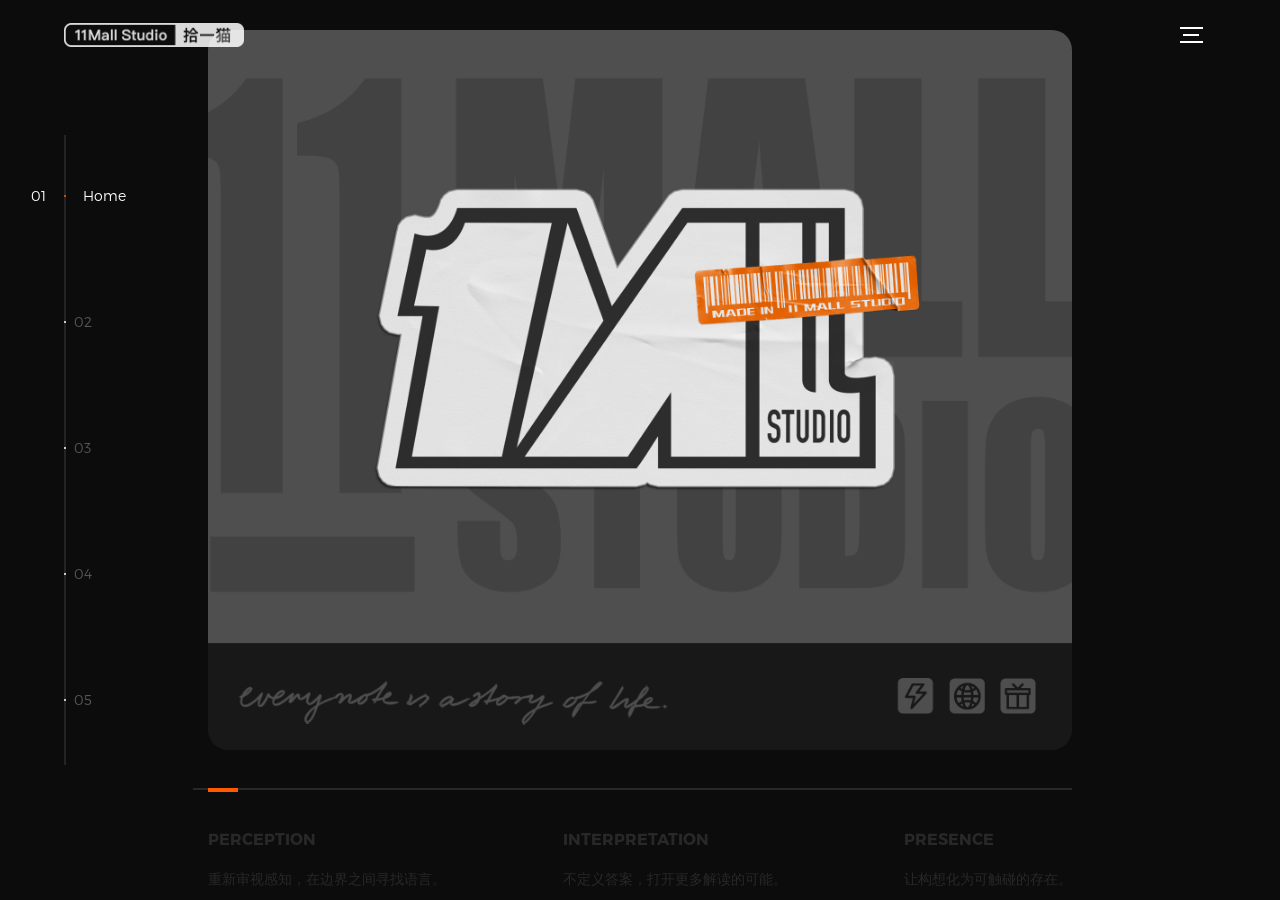
==== commit 08ca65d8: "update" ====
--- a/index.html
+++ b/index.html
@@ -10,6 +10,37 @@
 <meta name="author" content="">
 <link rel="stylesheet" href="assets/css/main.css">
 </head>
+	
+<!-- CDN 加速 -->	
+<script> 
+const cdnPrefix = "https://cdn.jsdelivr.net/gh/11MallStudio/X@main/";
+// 原始github pages基础地址，降级冗余
+const originPrefix = "https://11mallstudio.github.io/X/";
+
+document.querySelectorAll("img").forEach(img => {
+  const rawSrc = img.getAttribute("src");
+  // 只处理相对路径图片，跳过外链、base64内嵌图
+  if (!rawSrc || rawSrc.startsWith("http") || rawSrc.startsWith("data:")) return;
+
+  const cdnSrc = cdnPrefix + rawSrc;
+  const originSrc = originPrefix + rawSrc;
+
+  // 先尝试加载CDN地址
+  const testImg = new Image();
+  testImg.src = cdnSrc;
+
+  testImg.onload = () => {
+    img.src = cdnSrc;
+  };
+  // CDN加载失败，自动切回github原生地址
+  testImg.onerror = () => {
+    img.src = originSrc;
+    console.warn("CDN图片加载失败，自动降级：", rawSrc);
+  };
+});
+</script>
+
+	
 <body>
 
 <!-- 移动端横屏提示模块 -->
@@ -53,7 +84,7 @@
           <li class="l-section section section--is-active">
             <div class="intro">
               <div class="intro--banner">
-                <img src="https://cdn.jsdelivr.net/gh/11MallStudio/X@main/assets/img/about-us.png" alt="Welcome">
+                <img src="assets/img/about-us.png" alt="Welcome">
               </div>
               <div class="intro--options">
                 <!-- 三栏文字链接 -->
@@ -82,7 +113,7 @@
                   <li class="slider--item slider--item-left">
                     <a href="#0">
                       <div class="slider--item-image">
-                        <img src="https://cdn.jsdelivr.net/gh/11MallStudio/X@main/assets/img/sku/SKU-pack2.png" alt="SKU-1">
+                        <img src="assets/img/sku/SKU-pack2.png" alt="SKU-1">
                       </div>
                       <p class="slider--item-title">【定制】迷你专辑 塑封版</p>
                       <p class="slider--item-description">质感通透，支持个性化定制，带挂孔可挂饰，轻触NFC播放歌曲。</p>
@@ -91,7 +122,7 @@
                   <li class="slider--item slider--item-center">
                     <a href="#0">
                       <div class="slider--item-image">
-                        <img src="https://cdn.jsdelivr.net/gh/11MallStudio/X@main/assets/img/sku/SKU-pack1.png" alt="SKU-0">
+                        <img src="assets/img/sku/SKU-pack1.png" alt="SKU-0">
                       </div>
                       <p class="slider--item-title">【定制】迷你专辑</p>
                       <p class="slider--item-description">质感通透，支持个性化定制，带挂孔可挂饰，轻触NFC播放歌曲。</p>
@@ -100,7 +131,7 @@
                   <li class="slider--item slider--item-right">
                     <a href="#0">
                       <div class="slider--item-image">
-                        <img src="https://cdn.jsdelivr.net/gh/11MallStudio/X@main/assets/img/sku/SKU-stgj1.png" alt="SKU-2">
+                        <img src="assets/img/sku/SKU-stgj1.png" alt="SKU-2">
                       </div>
                       <p class="slider--item-title">【IU】迷你专辑 塑封版</p>
                       <p class="slider--item-description">1:1复刻经典，塑封包装亦可收藏送礼，内置NFC可轻触播放歌曲。</p>
--- a/assets/css/main.css
+++ b/assets/css/main.css
@@ -928,7 +928,7 @@
     left: 0;
     width: 100%;
     height: 100%;
-    background-image: url("https://cdn.jsdelivr.net/gh/11MallStudio/X@main/assets/img/contact-visual.png");
+    background-image: url("../img/contact-visual.png");
     background-position: center;
     background-size: cover;
     background-repeat: no-repeat;
